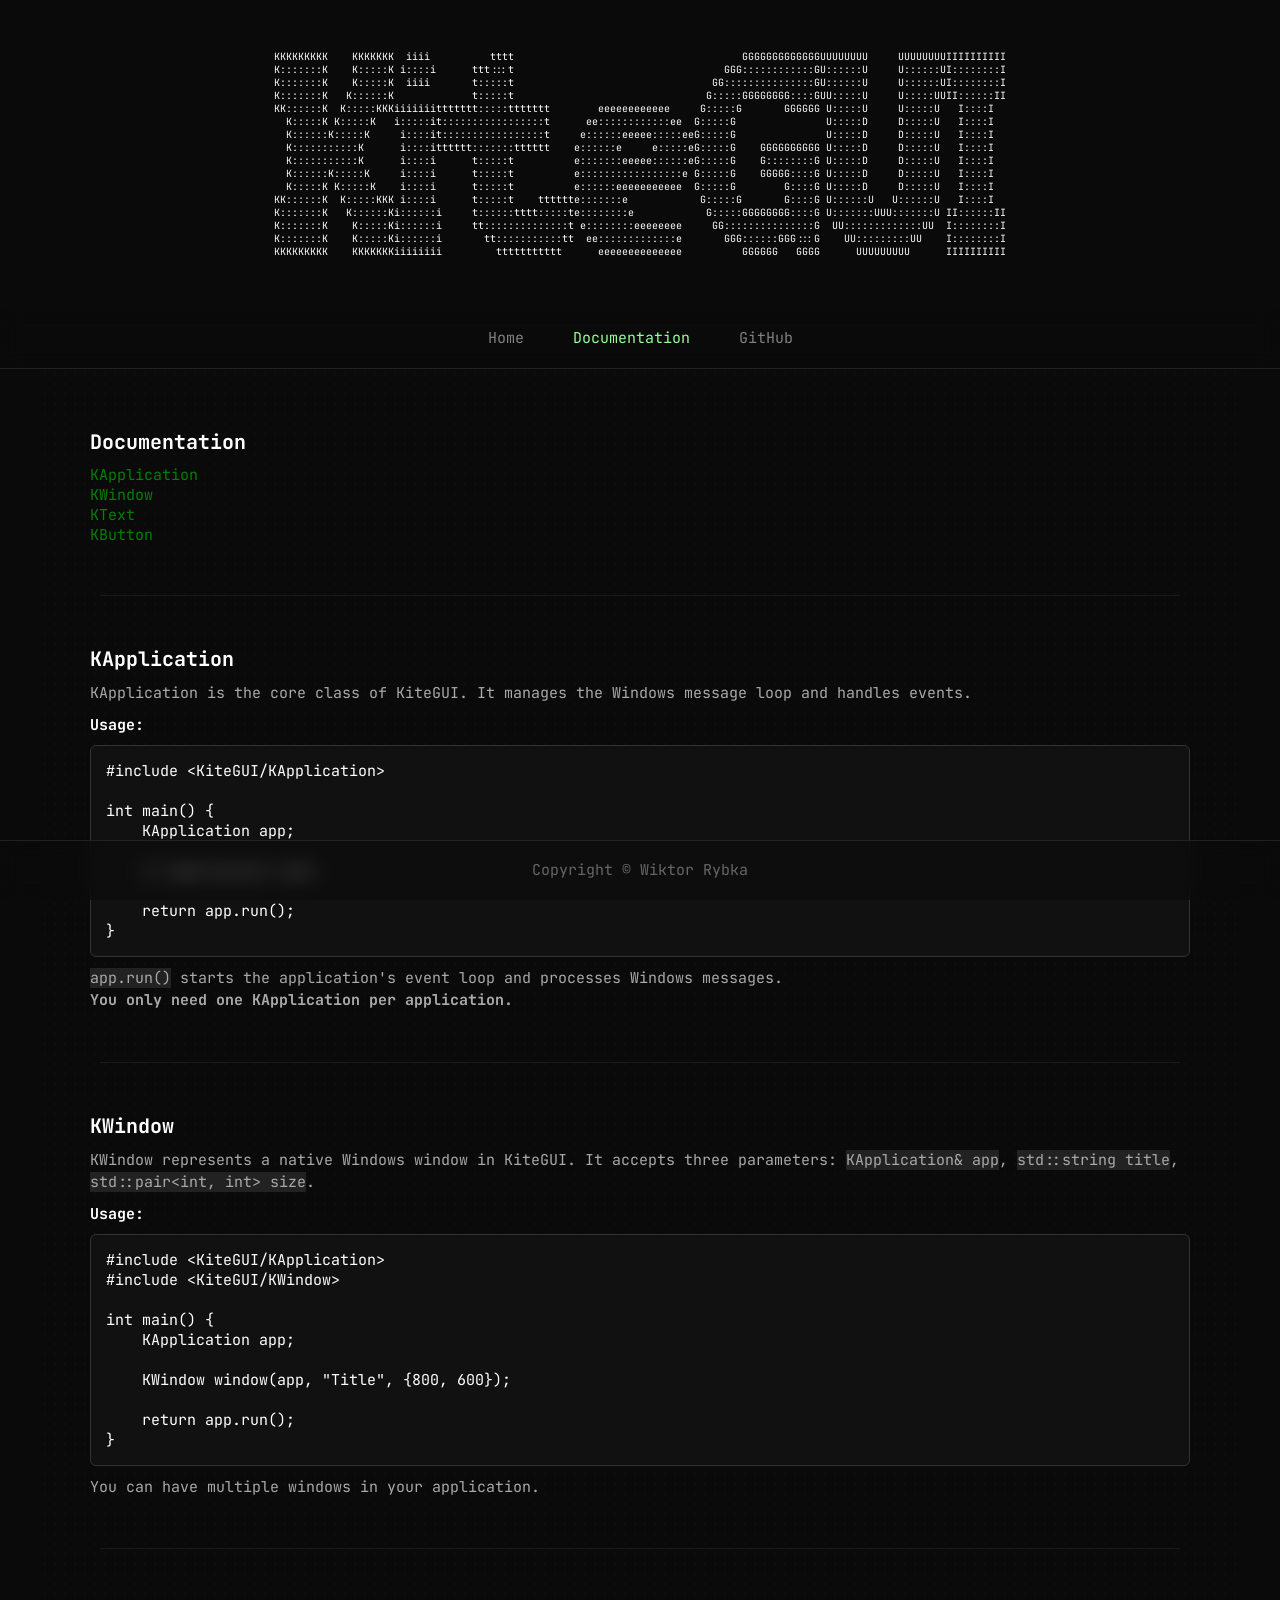
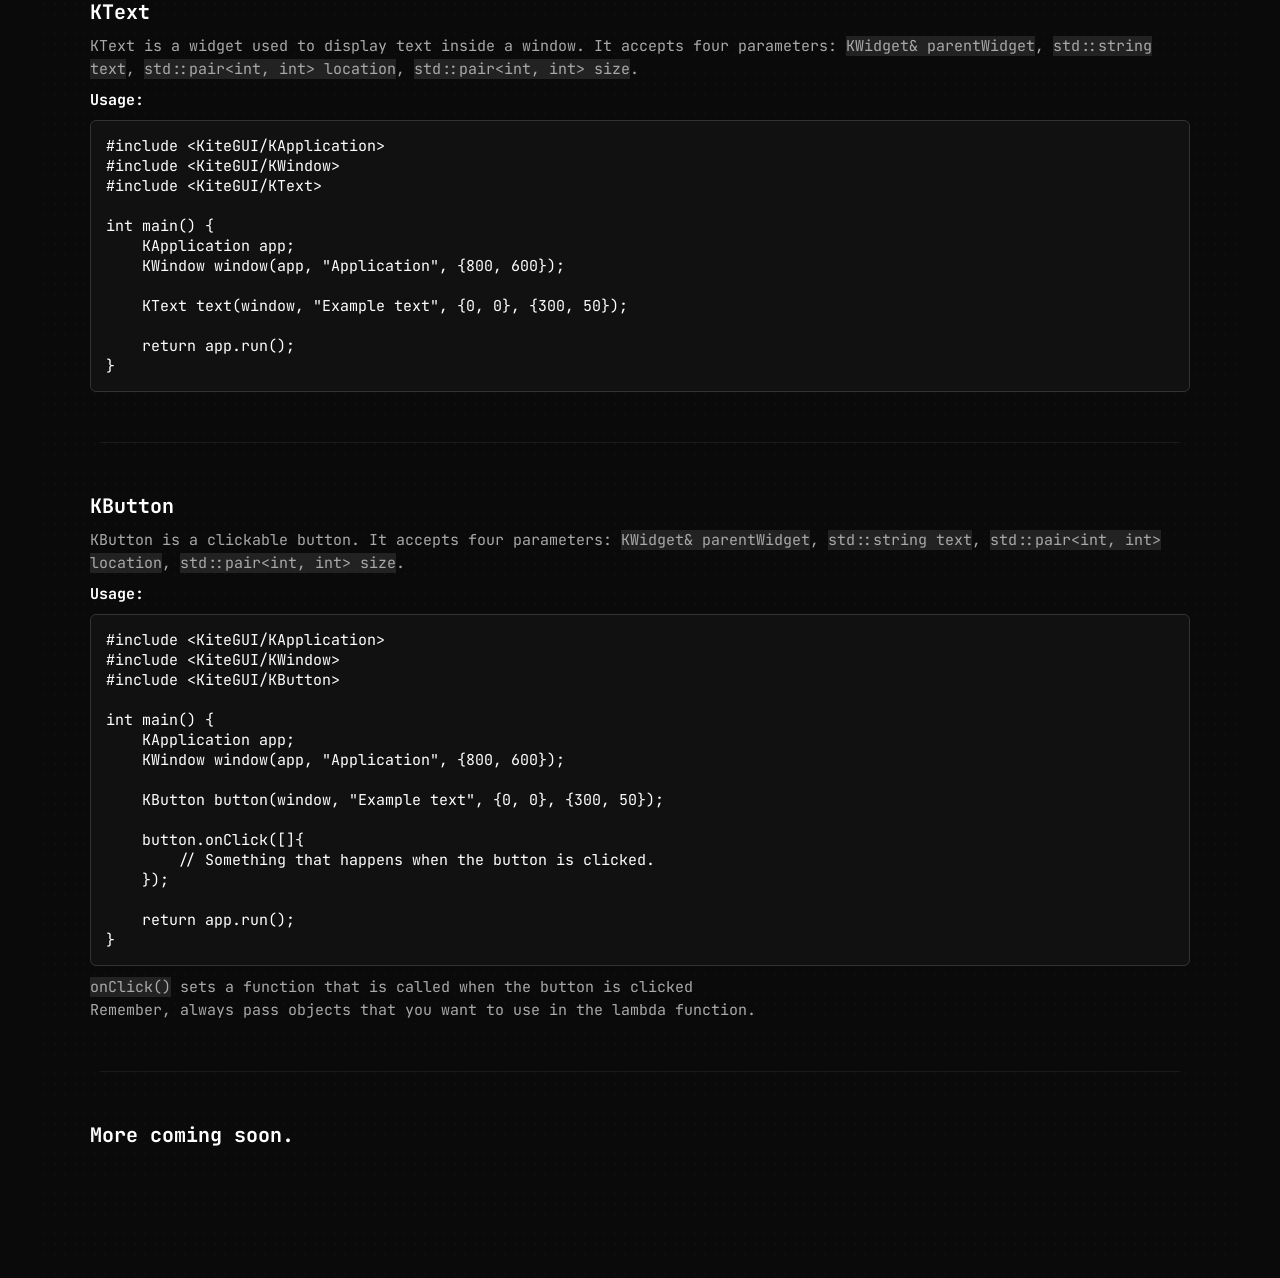
==== documentation/index.html @ 80f9a9bd "Initial commit" ====
<!DOCTYPE html>
<html lang="en">
<head>
    <meta charset="UTF-8">
    <meta name="viewport" content="width=device-width, initial-scale=1.0">
    <title>KiteGUI | Documentation</title>
    <link rel="stylesheet" href="../style.css">
</head>
<body>
    <header>
        <pre id="logo" data-code="../KiteGUI.txt"></pre>
    </header>

    <nav>
        <a href="/home" onclick="goToTop(event, this)">Home</a>
        <a href="/documentation" class="active-button" onclick="goToTop(event, this)">Documentation</a>
        <a href="https://github.com/Pszczolus/KiteGUI" target="_blank" rel="noopener">GitHub</a>
    </nav>

    <main>
        <section>
            <h1>Documentation</h1>
            <a href="#KApplication">KApplication</a><br>
            <a href="#KWindow">KWindow</a><br>
            <a href="#KText">KText</a><br>
            <a href="#KButton">KButton</a>
        </section>

        <hr>

        <section id="KApplication">
            <h1>KApplication</h1>
            <p>KApplication is the core class of KiteGUI. It manages the Windows message loop and handles events.</p>
            <h2>Usage:</h2>
            <pre class="code" data-code="1.txt"></pre>
            <p>
                <code>app.run()</code> starts the application's event loop and processes Windows messages.<br>
                <b>You only need one KApplication per application.</b>
            </p>
        </section>

        <hr>

        <section id="KWindow">
            <h1>KWindow</h1>
            <p>KWindow represents a native Windows window in KiteGUI. It accepts three parameters: <code>KApplication& app</code>, <code>std::string title</code>, <code>std::pair&lt;int, int&gt; size</code>.</p>
            <h2>Usage:</h2>
            <pre class="code" data-code="2.txt"></pre>
            <p>You can have multiple windows in your application.</p>
        </section>

        <hr>

        <section id="KText">
            <h1>KText</h1>
            <p>KText is a widget used to display text inside a window. It accepts four parameters: <code>KWidget& parentWidget</code>, <code>std::string text</code>, <code>std::pair&lt;int, int&gt; location</code>, <code>std::pair&lt;int, int&gt; size</code>.</p>
            <h2>Usage:</h2>
            <pre class="code" data-code="3.txt"></pre>
        </section>

        <hr>

        <section id="KButton">
            <h1>KButton</h1>
            <p>KButton is a clickable button. It accepts four parameters: <code>KWidget& parentWidget</code>, <code>std::string text</code>, <code>std::pair&lt;int, int&gt; location</code>, <code>std::pair&lt;int, int&gt; size</code>.</p>
            <h2>Usage:</h2>
            <pre class="code" data-code="4.txt"></pre>
            <p>
                <code>onClick()</code> sets a function that is called when the button is clicked<br>
                Remember, always pass objects that you want to use in the lambda function.
            </p>
        </section>

        <hr>

        <section>
            <h1>More coming soon.</h1>
        </section>
    </main>

    <footer>
        <p>Copyright &copy; Wiktor Rybka</p>
    </footer>

    <script src="../script.js"></script>
</body>
</html>
---- style.css ----
@import url('https://fonts.googleapis.com/css2?family=JetBrains+Mono&display=swap');

@view-transition {
    navigation: auto;
}

* {
    box-sizing: border-box;
    margin: 0;
    padding: 0;
    font-family: "JetBrains Mono", monospace;
    font-size: clamp(15px, 1vw, 20px);
}

html {
    scroll-behavior: smooth;
}

body {
    background: rgb(10, 10, 10);
    color: white;
}

header {
    text-align: center;
}

#logo {
    padding: 50px 20px;
    font-size: clamp(4px, 1vw, 10px);
    overflow-x: auto;
    will-change: opacity, transform;
    transform-origin: center bottom;
}

nav {
    position: sticky;
    top: 0;
    z-index: 2;
    padding: 20px;
    text-align: center;
    background: rgb(10, 10, 10, 0.5);
    backdrop-filter: blur(10px);
    border-bottom: 1px solid #222;
}

nav a, a {
    color: gray;
    text-decoration: none;
    transition: 0.2s;
    cursor: default;
}

nav a {
    margin: 0 20px;
}

nav a:hover, a:hover {
    color: palegreen;
}

a {
    color: green;
}

.active-button {
    pointer-events: none;
    color: palegreen;
}

.disabled-button {
    pointer-events: none;
    color: #333;
}

main {
    max-width: 1200px;
    min-height: 95vh;
    margin: auto;
    padding: 50px 50px 120px;
    background-image: radial-gradient(#0f0f0f 1px, transparent 1px);
    background-size: 10px 10px;
}

p {
    color: darkgray;
    line-height: 1.5;
}

h1 {
    margin: 10px 0;
    font-size: clamp(20px, 1vw, 30px);
}

h2 {
    margin: 10px 0;
}

hr {
    margin: 50px 10px;
    border: none;
    border-top: 1px solid #1a1a1a;
}

ul {
    list-style: none;
}

ul li {
    display: block;
    margin: 3px 0;
    padding: 10px;
    background: #111;
    border: 1px solid #333;
    border-radius: 6px;
    color: #ccc;
}

.list-header, ul li strong {
    color: springgreen;
}

.code {
    margin: 10px 0;
    padding: 15px;
    overflow-x: auto;
    background: #111;
    border: 1px solid #333;
    border-radius: 6px;
}

.code pre {
    margin: 0;
    color: #ccc;
    font-family: monospace;
    font-size: 14px;
    line-height: 1.5;
}

code {
    background: #222;
}

footer {
    position: fixed;
    bottom: 0;
    left: 0;
    z-index: 1;
    width: 100%;
    height: 60px;

    display: flex;
    align-items: center;
    justify-content: center;

    background: rgb(10, 10, 10, 0.5);
    backdrop-filter: blur(10px);
    border-top: 1px solid #222;
}

footer p {
    padding: 10px;
    color: #666;
}
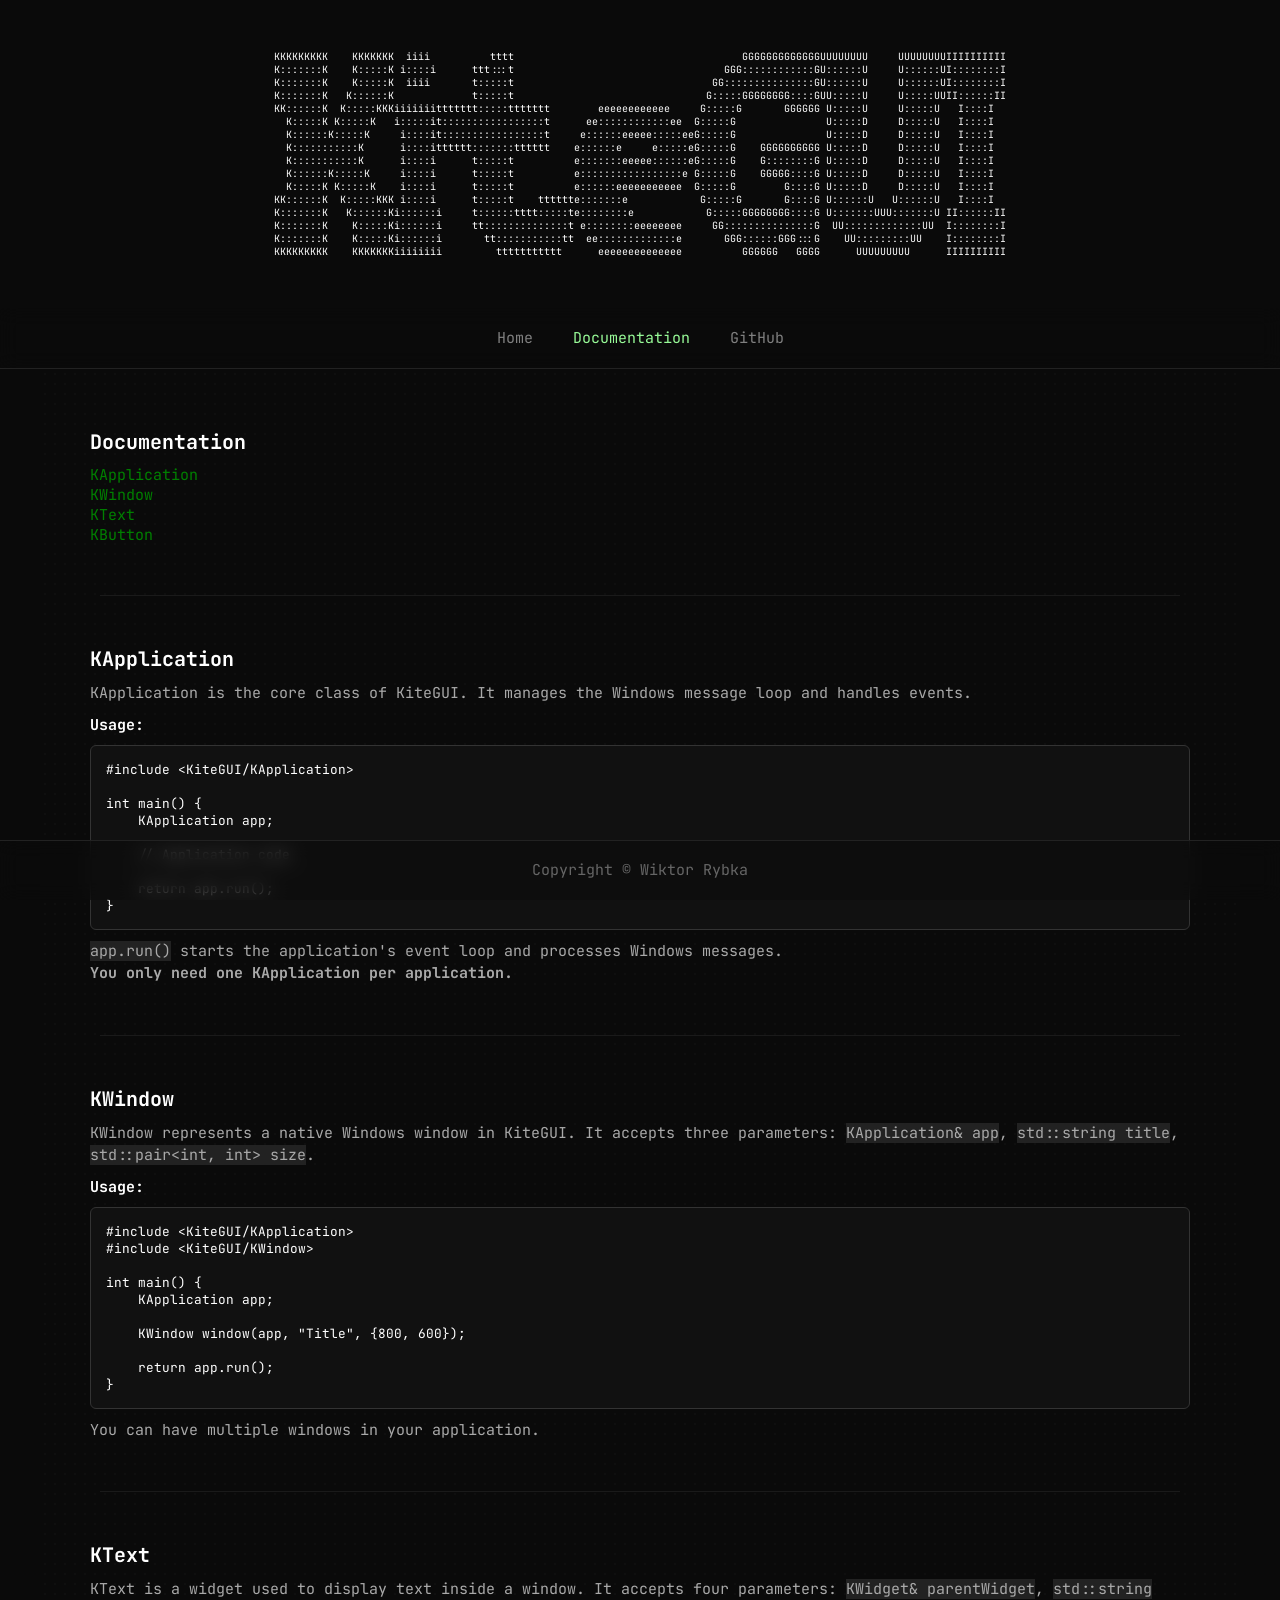
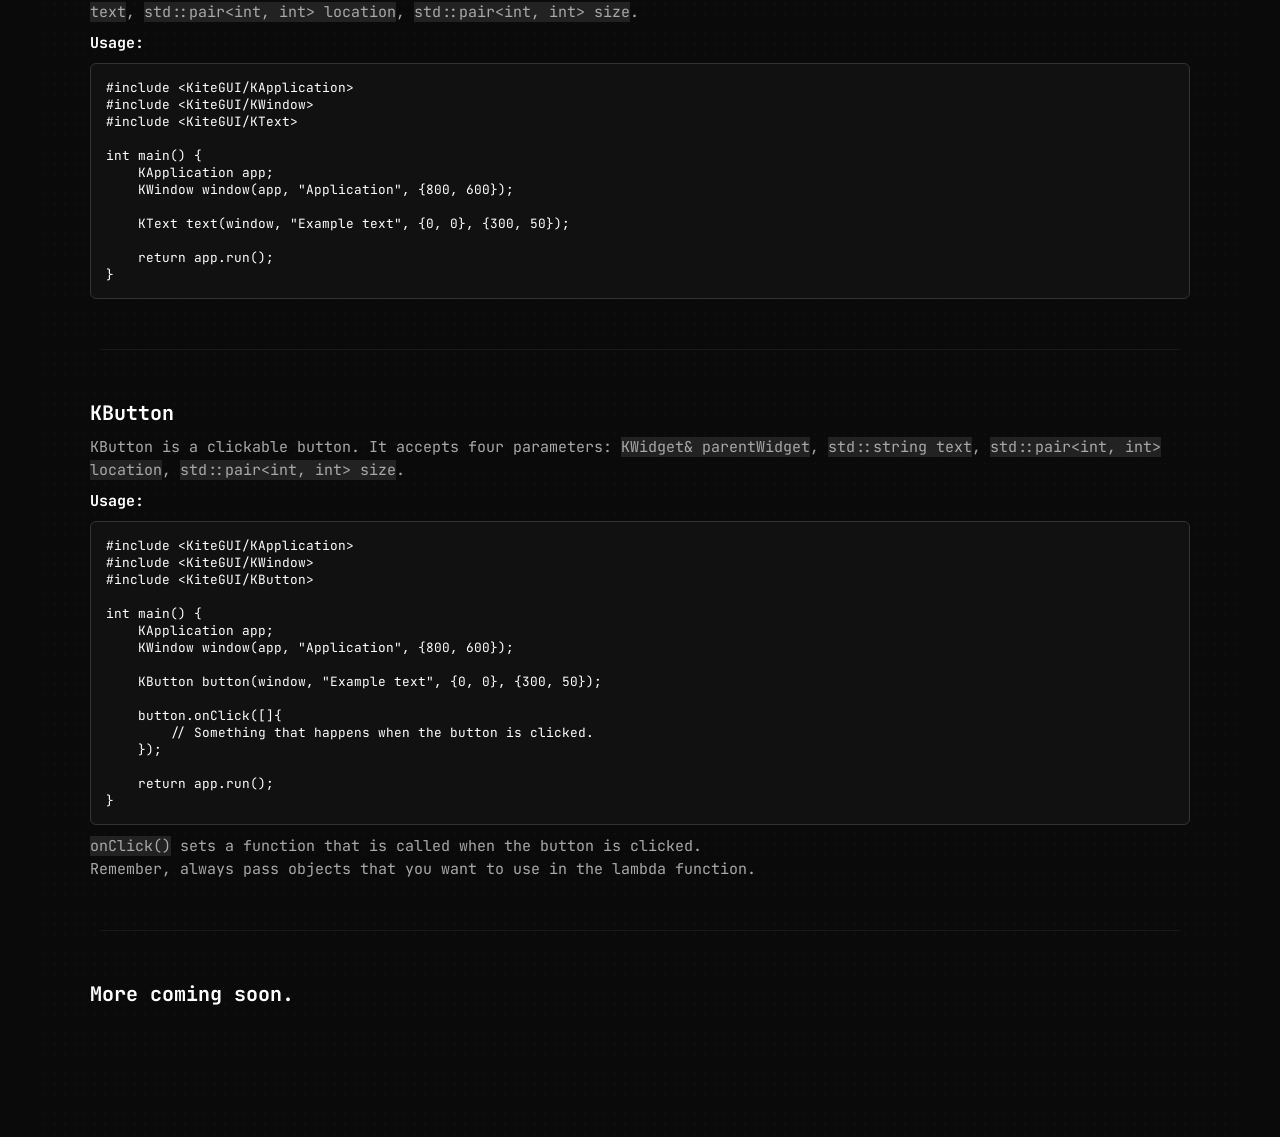
==== commit a981a1e4: "Bugfixes" ====
--- a/documentation/index.html
+++ b/documentation/index.html
@@ -66,7 +66,7 @@
             <h2>Usage:</h2>
             <pre class="code" data-code="4.txt"></pre>
             <p>
-                <code>onClick()</code> sets a function that is called when the button is clicked<br>
+                <code>onClick()</code> sets a function that is called when the button is clicked.<br>
                 Remember, always pass objects that you want to use in the lambda function.
             </p>
         </section>
--- a/style.css
+++ b/style.css
@@ -16,6 +16,11 @@
     scroll-behavior: smooth;
 }
 
+::-webkit-scrollbar { width: 8px; }
+::-webkit-scrollbar-track { background: #111; }
+::-webkit-scrollbar-thumb { background: #444; border-radius: 10px; }
+::-webkit-scrollbar-thumb:hover { background: #666; }
+
 body {
     background: rgb(10, 10, 10);
     color: white;
@@ -28,7 +33,7 @@
 #logo {
     padding: 50px 20px;
     font-size: clamp(4px, 1vw, 10px);
-    overflow-x: auto;
+    overflow-x: hidden;
     will-change: opacity, transform;
     transform-origin: center bottom;
 }
@@ -42,6 +47,11 @@
     background: rgb(10, 10, 10, 0.5);
     backdrop-filter: blur(10px);
     border-bottom: 1px solid #222;
+    white-space: nowrap;
+
+    display: flex;
+    justify-content: center;
+    gap: 20px;
 }
 
 nav a, a {
@@ -52,7 +62,7 @@
 }
 
 nav a {
-    margin: 0 20px;
+    margin: 0 10px;
 }
 
 nav a:hover, a:hover {
@@ -127,14 +137,8 @@
     background: #111;
     border: 1px solid #333;
     border-radius: 6px;
-}
-
-.code pre {
-    margin: 0;
-    color: #ccc;
-    font-family: monospace;
-    font-size: 14px;
-    line-height: 1.5;
+    font-size: clamp(10px, 1vw, 15px);
+    overflow: hidden;
 }
 
 code {
